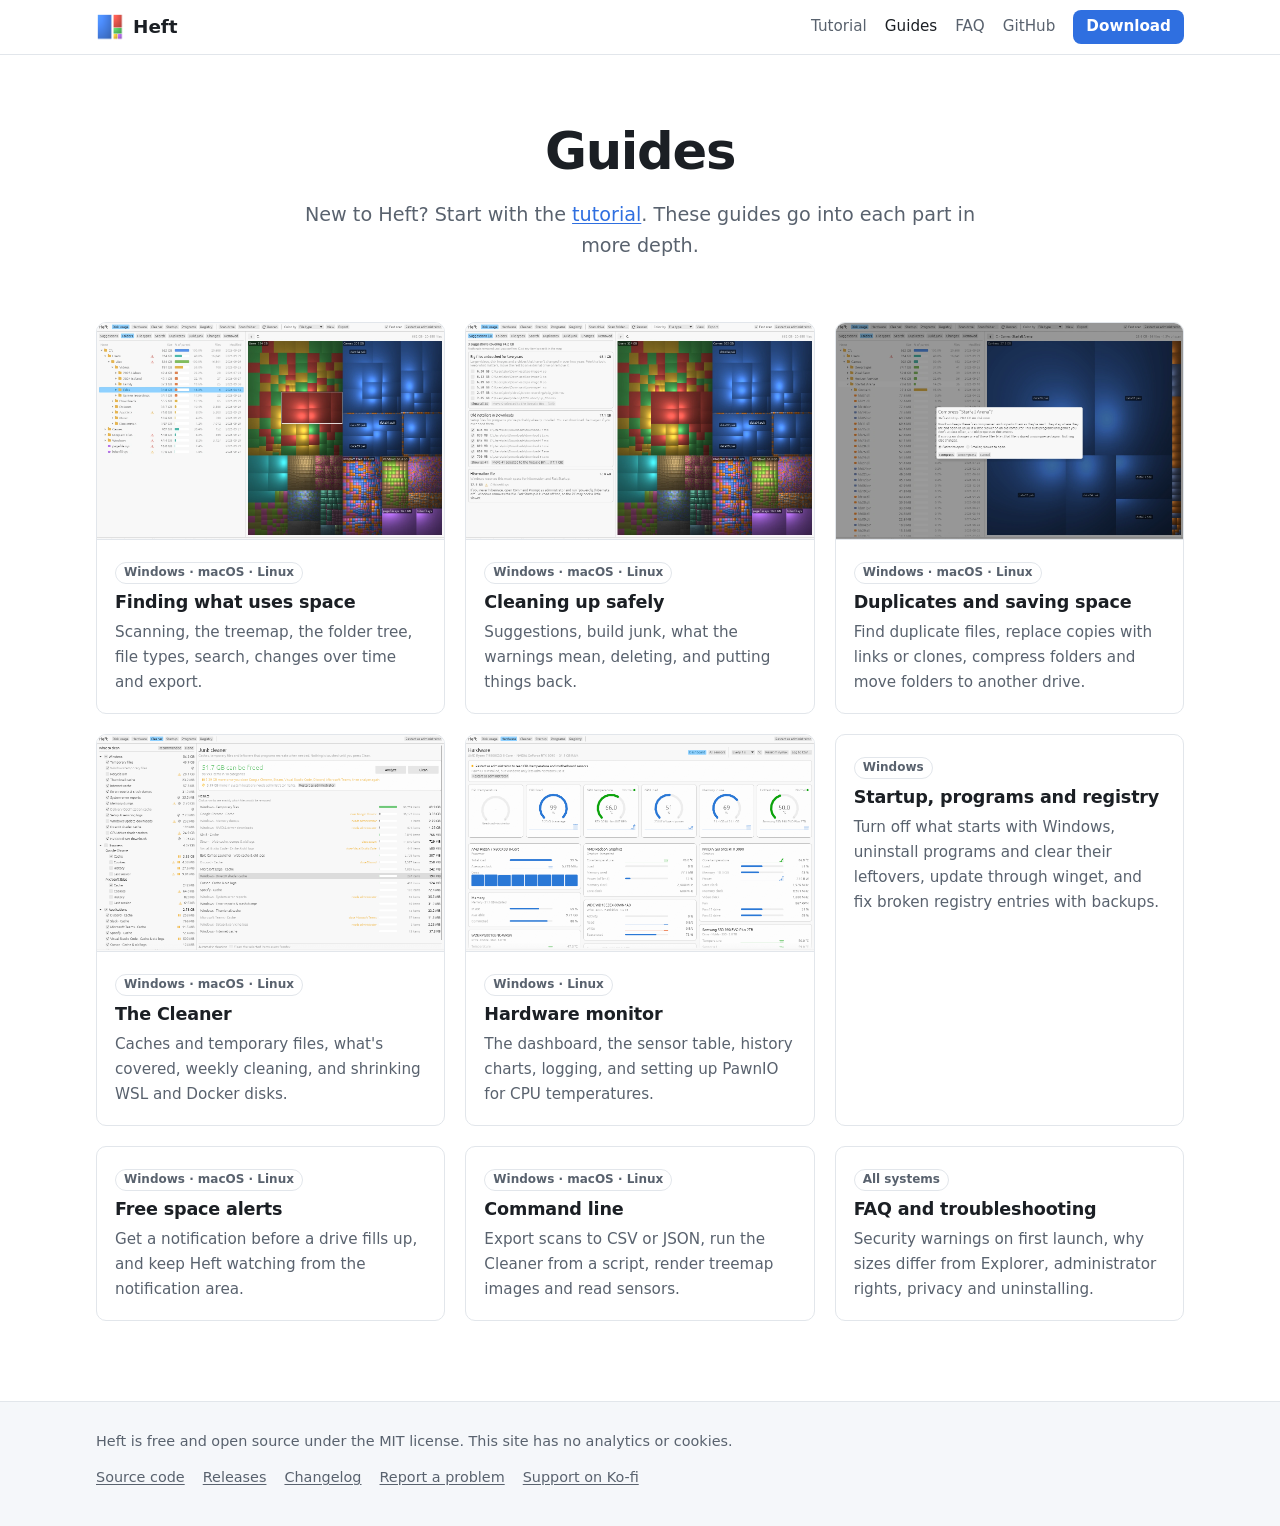
==== site/guides/index.html @ 001a7acc "Add the website with a tutorial and guides, and new screenshots site/ is a plain HTML and CSS site f" ====
<!doctype html>
<html lang="en">
<head>
  <meta charset="utf-8">
  <meta name="viewport" content="width=device-width, initial-scale=1">
  <title>Guides · Heft</title>
  <meta name="description" content="Guides for every part of Heft: the disk map, cleanup suggestions, duplicates, the Cleaner, the hardware monitor, Windows tools, alerts and the command line.">
  <meta name="color-scheme" content="light dark">
  <link rel="icon" href="../images/favicon-32.png" type="image/png">
  <link rel="stylesheet" href="../assets/style.css">
</head>
<body>
<a class="skip" href="#main">Skip to content</a>
<header class="site-header">
  <div class="header-inner">
    <a class="brand" href="../index.html"><img src="../images/icon-64.png" alt="" width="28" height="28">Heft</a>
    <nav class="site-nav" aria-label="Main">
      <a href="../tutorial.html">Tutorial</a>
      <a href="index.html" aria-current="page">Guides</a>
      <a href="../faq.html">FAQ</a>
      <a href="https://github.com/gjnail/heft">GitHub</a>
      <a class="btn btn-primary btn-small" href="https://github.com/gjnail/heft/releases/latest">Download</a>
    </nav>
  </div>
</header>

<main id="main">
  <section class="hero" style="padding-bottom:0">
    <h1>Guides</h1>
    <p class="lede">New to Heft? Start with the <a href="../tutorial.html">tutorial</a>. These guides go into each part in more depth.</p>
  </section>
  <section class="section" style="padding-top:32px">
    <div class="cards">
      <a class="card" href="disk-usage.html">
        <img src="../images/overview.webp" alt="" loading="lazy" width="1360" height="860">
        <div class="card-body">
          <span class="tag">Windows · macOS · Linux</span>
          <h3>Finding what uses space</h3>
          <p>Scanning, the treemap, the folder tree, file types, search, changes over time and export.</p>
        </div>
      </a>
      <a class="card" href="cleaning-up.html">
        <img src="../images/suggestions.webp" alt="" loading="lazy" width="1360" height="860">
        <div class="card-body">
          <span class="tag">Windows · macOS · Linux</span>
          <h3>Cleaning up safely</h3>
          <p>Suggestions, build junk, what the warnings mean, deleting, and putting things back.</p>
        </div>
      </a>
      <a class="card" href="duplicates.html">
        <img src="../images/compress.webp" alt="" loading="lazy" width="1360" height="860">
        <div class="card-body">
          <span class="tag">Windows · macOS · Linux</span>
          <h3>Duplicates and saving space</h3>
          <p>Find duplicate files, replace copies with links or clones, compress folders and move folders to another drive.</p>
        </div>
      </a>
      <a class="card" href="cleaner.html">
        <img src="../images/cleaner.webp" alt="" loading="lazy" width="1360" height="860">
        <div class="card-body">
          <span class="tag">Windows · macOS · Linux</span>
          <h3>The Cleaner</h3>
          <p>Caches and temporary files, what's covered, weekly cleaning, and shrinking WSL and Docker disks.</p>
        </div>
      </a>
      <a class="card" href="hardware.html">
        <img src="../images/hardware.webp" alt="" loading="lazy" width="1360" height="860">
        <div class="card-body">
          <span class="tag">Windows · Linux</span>
          <h3>Hardware monitor</h3>
          <p>The dashboard, the sensor table, history charts, logging, and setting up PawnIO for CPU temperatures.</p>
        </div>
      </a>
      <a class="card" href="windows-tools.html">
        <div class="card-body">
          <span class="tag">Windows</span>
          <h3>Startup, programs and registry</h3>
          <p>Turn off what starts with Windows, uninstall programs and clear their leftovers, update through winget, and fix broken registry entries with backups.</p>
        </div>
      </a>
      <a class="card" href="alerts.html">
        <div class="card-body">
          <span class="tag">Windows · macOS · Linux</span>
          <h3>Free space alerts</h3>
          <p>Get a notification before a drive fills up, and keep Heft watching from the notification area.</p>
        </div>
      </a>
      <a class="card" href="command-line.html">
        <div class="card-body">
          <span class="tag">Windows · macOS · Linux</span>
          <h3>Command line</h3>
          <p>Export scans to CSV or JSON, run the Cleaner from a script, render treemap images and read sensors.</p>
        </div>
      </a>
      <a class="card" href="../faq.html">
        <div class="card-body">
          <span class="tag">All systems</span>
          <h3>FAQ and troubleshooting</h3>
          <p>Security warnings on first launch, why sizes differ from Explorer, administrator rights, privacy and uninstalling.</p>
        </div>
      </a>
    </div>
  </section>
</main>

<footer class="site-footer">
  <div class="footer-inner">
    <span>Heft is free and open source under the MIT license. This site has no analytics or cookies.</span>
    <nav aria-label="Footer">
      <a href="https://github.com/gjnail/heft">Source code</a>
      <a href="https://github.com/gjnail/heft/releases">Releases</a>
      <a href="https://github.com/gjnail/heft/blob/main/CHANGELOG.md">Changelog</a>
      <a href="https://github.com/gjnail/heft/issues">Report a problem</a>
      <a href="https://ko-fi.com/gnail">Support on Ko-fi</a>
    </nav>
  </div>
</footer>
</body>
</html>
---- site/assets/style.css ----
/* Heft website. No external fonts, scripts or trackers. */

:root {
  --bg: #ffffff;
  --bg-soft: #f5f7fa;
  --bg-card: #ffffff;
  --text: #1b1f24;
  --muted: #59626e;
  --border: #e2e6eb;
  --accent: #2f6fe0;
  --accent-hover: #245bc0;
  --accent-ink: #ffffff;
  --code-bg: #f1f3f6;
  --note-bg: #edf3ff;
  --note-border: #9dbcf5;
  --warn-bg: #fff7e8;
  --warn-border: #e8b04a;
  --shadow: 0 1px 2px rgba(16, 24, 40, 0.06), 0 8px 24px rgba(16, 24, 40, 0.08);
  --blue: #4a8af0;
  --red: #e5534b;
  --green: #4cc46a;
  --yellow: #f2c230;
  --purple: #b067e8;
  --radius: 10px;
  --max: 1120px;
  --prose: 760px;
  color-scheme: light;
}

@media (prefers-color-scheme: dark) {
  :root {
    --bg: #0f1216;
    --bg-soft: #151a20;
    --bg-card: #171c23;
    --text: #e5e8ec;
    --muted: #a1a9b4;
    --border: #28303a;
    --accent: #6c9ef8;
    --accent-hover: #8db4ff;
    --accent-ink: #0b1220;
    --code-bg: #1c222a;
    --note-bg: #142035;
    --note-border: #35568f;
    --warn-bg: #2a2111;
    --warn-border: #8a6720;
    --shadow: 0 1px 2px rgba(0, 0, 0, 0.3), 0 8px 24px rgba(0, 0, 0, 0.35);
    color-scheme: dark;
  }
}

*,
*::before,
*::after {
  box-sizing: border-box;
}

html {
  -webkit-text-size-adjust: 100%;
  scroll-padding-top: 80px;
}

body {
  margin: 0;
  background: var(--bg);
  color: var(--text);
  font-family: system-ui, -apple-system, "Segoe UI", Roboto, Ubuntu, "Helvetica Neue", Arial, sans-serif;
  font-size: 17px;
  line-height: 1.65;
}

a {
  color: var(--accent);
  text-underline-offset: 2px;
}
a:hover {
  color: var(--accent-hover);
}

img {
  max-width: 100%;
  height: auto;
}

h1,
h2,
h3,
h4 {
  line-height: 1.25;
  margin: 1.8em 0 0.5em;
  letter-spacing: -0.01em;
}
h1 {
  font-size: 2.2rem;
  margin-top: 0;
}
h2 {
  font-size: 1.55rem;
}
h3 {
  font-size: 1.2rem;
}
h2 .anchor,
h3 .anchor {
  visibility: hidden;
  text-decoration: none;
  margin-left: 0.3em;
  color: var(--muted);
}
h2:hover .anchor,
h3:hover .anchor {
  visibility: visible;
}

p,
ul,
ol {
  margin: 0 0 1em;
}
li {
  margin: 0.25em 0;
}

code,
kbd,
pre {
  font-family: ui-monospace, "Cascadia Code", "SF Mono", Menlo, Consolas, monospace;
  font-size: 0.88em;
}
code {
  background: var(--code-bg);
  padding: 0.1em 0.35em;
  border-radius: 4px;
  overflow-wrap: anywhere;
}
pre {
  background: var(--code-bg);
  padding: 14px 16px;
  border-radius: 8px;
  overflow-x: auto;
  line-height: 1.5;
  position: relative;
}
pre code {
  background: none;
  padding: 0;
}
kbd {
  display: inline-block;
  padding: 0.05em 0.45em;
  border: 1px solid var(--border);
  border-bottom-width: 2px;
  border-radius: 5px;
  background: var(--bg-soft);
  font-size: 0.82em;
}

table {
  width: 100%;
  border-collapse: collapse;
  margin: 0 0 1.2em;
  font-size: 0.95em;
}
th,
td {
  text-align: left;
  padding: 8px 10px;
  border-bottom: 1px solid var(--border);
  vertical-align: top;
}
th {
  font-weight: 600;
  color: var(--muted);
}
.table-wrap {
  overflow-x: auto;
}

.skip {
  position: absolute;
  left: -9999px;
}
.skip:focus {
  left: 16px;
  top: 12px;
  z-index: 100;
  background: var(--bg);
  padding: 6px 10px;
  border-radius: 6px;
}

/* Header */

.site-header {
  position: sticky;
  top: 0;
  z-index: 10;
  background: color-mix(in srgb, var(--bg) 88%, transparent);
  backdrop-filter: saturate(180%) blur(10px);
  -webkit-backdrop-filter: saturate(180%) blur(10px);
  border-bottom: 1px solid var(--border);
}
.header-inner {
  max-width: var(--max);
  margin: 0 auto;
  padding: 10px 16px;
  display: flex;
  align-items: center;
  gap: 18px;
  flex-wrap: wrap;
}
.brand {
  display: flex;
  align-items: center;
  gap: 9px;
  font-weight: 700;
  font-size: 1.15rem;
  color: var(--text);
  text-decoration: none;
  margin-right: auto;
}
.brand:hover {
  color: var(--text);
}
.brand img {
  width: 28px;
  height: 28px;
}
.site-nav {
  display: flex;
  align-items: center;
  gap: 4px 18px;
  flex-wrap: wrap;
}
.site-nav a {
  color: var(--muted);
  text-decoration: none;
  font-size: 0.95rem;
}
.site-nav a:hover,
.site-nav a[aria-current="page"] {
  color: var(--text);
}
.site-nav a.btn-primary,
.site-nav a.btn-primary:hover {
  color: var(--accent-ink);
}

/* Buttons */

.btn {
  display: inline-flex;
  align-items: center;
  gap: 8px;
  padding: 10px 18px;
  border-radius: 8px;
  font-weight: 600;
  font-size: 0.98rem;
  text-decoration: none;
  border: 1px solid transparent;
  line-height: 1.3;
}
.btn-primary {
  background: var(--accent);
  color: var(--accent-ink);
}
.btn-primary:hover {
  background: var(--accent-hover);
  color: var(--accent-ink);
}
.btn-secondary {
  border-color: var(--border);
  color: var(--text);
  background: var(--bg-card);
}
.btn-secondary:hover {
  color: var(--text);
  border-color: var(--muted);
}
.btn-small {
  padding: 6px 12px;
  font-size: 0.9rem;
}

/* Landing page */

.hero {
  max-width: var(--max);
  margin: 0 auto;
  padding: 64px 16px 24px;
  text-align: center;
}
.hero h1 {
  font-size: clamp(2rem, 5vw, 3.2rem);
  letter-spacing: -0.025em;
  max-width: 820px;
  margin: 0 auto 16px;
}
.hero .lede {
  font-size: 1.2rem;
  color: var(--muted);
  max-width: 700px;
  margin: 0 auto 28px;
}
.hero-actions {
  display: flex;
  gap: 12px;
  justify-content: center;
  flex-wrap: wrap;
  margin-bottom: 14px;
}
.hero-meta {
  color: var(--muted);
  font-size: 0.9rem;
}
.blocks {
  display: inline-grid;
  grid-template-columns: 34px 16px 16px;
  grid-template-rows: 20px 12px 12px;
  gap: 3px;
  margin-bottom: 22px;
}
.blocks span {
  border-radius: 3px;
}
.blocks .b1 {
  grid-row: 1 / 4;
  background: var(--blue);
}
.blocks .b2 {
  grid-column: 2 / 4;
  background: var(--red);
}
.blocks .b3 {
  grid-column: 2 / 4;
  background: var(--green);
}
.blocks .b4 {
  background: var(--yellow);
}
.blocks .b5 {
  background: var(--purple);
}

.shot {
  margin: 0;
}
.shot img {
  display: block;
  width: 100%;
  border-radius: var(--radius);
  border: 1px solid var(--border);
  box-shadow: var(--shadow);
  background: #fff;
}
.shot figcaption {
  color: var(--muted);
  font-size: 0.9rem;
  margin-top: 10px;
  text-align: center;
}
.hero-shot {
  max-width: var(--max);
  margin: 24px auto 0;
  padding: 0 16px;
}

.section {
  max-width: var(--max);
  margin: 0 auto;
  padding: 72px 16px 0;
}
.section > h2 {
  text-align: center;
  font-size: clamp(1.6rem, 3.5vw, 2.1rem);
  margin: 0 0 8px;
}
.section > .sub {
  text-align: center;
  color: var(--muted);
  max-width: 660px;
  margin: 0 auto 36px;
}

.cards {
  display: grid;
  grid-template-columns: repeat(auto-fill, minmax(300px, 1fr));
  gap: 20px;
}
.card {
  display: flex;
  flex-direction: column;
  background: var(--bg-card);
  border: 1px solid var(--border);
  border-radius: var(--radius);
  overflow: hidden;
  color: var(--text);
  text-decoration: none;
  transition: border-color 0.15s, transform 0.15s;
}
.card:hover {
  color: var(--text);
  border-color: var(--accent);
  transform: translateY(-2px);
}
.card img {
  display: block;
  width: 100%;
  aspect-ratio: 16 / 10;
  object-fit: cover;
  object-position: top left;
  border-bottom: 1px solid var(--border);
  background: #fff;
}
.card .card-body {
  padding: 16px 18px 18px;
}
.card h3 {
  margin: 0 0 6px;
  font-size: 1.1rem;
}
.card p {
  margin: 0;
  color: var(--muted);
  font-size: 0.95rem;
}
.card .tag {
  display: inline-block;
  font-size: 0.75rem;
  font-weight: 600;
  color: var(--muted);
  border: 1px solid var(--border);
  border-radius: 99px;
  padding: 0 8px;
  margin-bottom: 8px;
}

.split {
  display: grid;
  grid-template-columns: 1fr 1.25fr;
  gap: 40px;
  align-items: center;
}
.split.reverse > :first-child {
  order: 2;
}
.split h2 {
  margin-top: 0;
}
@media (max-width: 860px) {
  .split {
    grid-template-columns: 1fr;
    gap: 20px;
  }
  .split.reverse > :first-child {
    order: 0;
  }
}

.checks {
  list-style: none;
  padding: 0;
}
.checks li {
  position: relative;
  padding-left: 28px;
  margin: 0.55em 0;
}
.checks li::before {
  content: "";
  position: absolute;
  left: 2px;
  top: 0.45em;
  width: 12px;
  height: 7px;
  border-left: 2.5px solid var(--green);
  border-bottom: 2.5px solid var(--green);
  transform: rotate(-45deg);
}

.stats {
  display: grid;
  grid-template-columns: repeat(auto-fit, minmax(200px, 1fr));
  gap: 16px;
}
.stat {
  background: var(--bg-soft);
  border: 1px solid var(--border);
  border-radius: var(--radius);
  padding: 18px 20px;
}
.stat .num {
  font-size: 1.9rem;
  font-weight: 700;
  letter-spacing: -0.02em;
}
.stat p {
  margin: 4px 0 0;
  color: var(--muted);
  font-size: 0.93rem;
}

.cta {
  text-align: center;
  background: var(--bg-soft);
  border: 1px solid var(--border);
  border-radius: 14px;
  padding: 40px 20px;
}
.cta h2 {
  margin-top: 0;
}

/* Docs layout */

.docs {
  max-width: var(--max);
  margin: 0 auto;
  padding: 36px 16px 0;
  display: grid;
  grid-template-columns: 220px minmax(0, 1fr);
  gap: 48px;
}
.sidebar {
  position: sticky;
  top: 76px;
  align-self: start;
  font-size: 0.94rem;
}
.sidebar h2 {
  font-size: 0.78rem;
  text-transform: uppercase;
  letter-spacing: 0.06em;
  color: var(--muted);
  margin: 0 0 8px;
}
.sidebar h2:not(:first-child) {
  margin-top: 22px;
}
.sidebar ul {
  list-style: none;
  padding: 0;
  margin: 0;
}
.sidebar li {
  margin: 0;
}
.sidebar a {
  display: block;
  padding: 5px 10px;
  border-radius: 6px;
  color: var(--text);
  text-decoration: none;
}
.sidebar a:hover {
  background: var(--bg-soft);
}
.sidebar a[aria-current="page"] {
  background: var(--note-bg);
  color: var(--accent);
  font-weight: 600;
}
.prose {
  max-width: var(--prose);
  min-width: 0;
}
.prose .lede {
  font-size: 1.15rem;
  color: var(--muted);
}
.prose figure.shot {
  margin: 1.4em 0 1.8em;
}
.prose figure.shot figcaption {
  text-align: left;
}
.prose h2 {
  padding-top: 0.6em;
  border-top: 1px solid var(--border);
}
.breadcrumb {
  font-size: 0.9rem;
  color: var(--muted);
  margin-bottom: 10px;
}
.breadcrumb a {
  color: var(--muted);
}
.platforms {
  display: inline-block;
  font-size: 0.85rem;
  color: var(--muted);
  border: 1px solid var(--border);
  border-radius: 99px;
  padding: 1px 10px;
  margin-bottom: 12px;
}
.toc {
  background: var(--bg-soft);
  border: 1px solid var(--border);
  border-radius: var(--radius);
  padding: 14px 18px;
  margin: 0 0 1.6em;
  font-size: 0.95rem;
}
.toc strong {
  display: block;
  margin-bottom: 4px;
}
.toc ol,
.toc ul {
  margin: 0;
  padding-left: 20px;
}
@media (max-width: 860px) {
  .docs {
    grid-template-columns: 1fr;
    gap: 16px;
    padding-top: 20px;
  }
  .sidebar {
    position: static;
    border: 1px solid var(--border);
    border-radius: var(--radius);
    padding: 12px;
  }
  .sidebar ul {
    display: flex;
    flex-wrap: wrap;
    gap: 2px 4px;
  }
}

.note,
.warn {
  border-left: 4px solid var(--note-border);
  background: var(--note-bg);
  padding: 12px 16px;
  border-radius: 0 8px 8px 0;
  margin: 0 0 1.2em;
}
.warn {
  border-left-color: var(--warn-border);
  background: var(--warn-bg);
}
.note p:last-child,
.warn p:last-child {
  margin-bottom: 0;
}

.steps {
  counter-reset: step;
  list-style: none;
  padding: 0;
}
.steps > li {
  counter-increment: step;
  position: relative;
  padding-left: 44px;
  margin: 0 0 1.1em;
}
.steps > li::before {
  content: counter(step);
  position: absolute;
  left: 0;
  top: 0;
  width: 30px;
  height: 30px;
  border-radius: 50%;
  background: var(--accent);
  color: var(--accent-ink);
  font-weight: 700;
  font-size: 0.9rem;
  display: flex;
  align-items: center;
  justify-content: center;
}
h2.step-title {
  display: flex;
  align-items: center;
  gap: 12px;
}
h2.step-title .n {
  flex: none;
  width: 34px;
  height: 34px;
  border-radius: 50%;
  background: var(--accent);
  color: var(--accent-ink);
  font-size: 1rem;
  display: inline-flex;
  align-items: center;
  justify-content: center;
}

.pager {
  display: flex;
  justify-content: space-between;
  gap: 16px;
  margin: 48px 0 0;
  padding-top: 20px;
  border-top: 1px solid var(--border);
}
.pager a {
  display: block;
  flex: 1;
  border: 1px solid var(--border);
  border-radius: var(--radius);
  padding: 12px 16px;
  text-decoration: none;
  color: var(--text);
}
.pager a:hover {
  border-color: var(--accent);
}
.pager small {
  display: block;
  color: var(--muted);
}
.pager .next {
  text-align: right;
}

.faq details {
  border: 1px solid var(--border);
  border-radius: var(--radius);
  padding: 0 16px;
  margin: 0 0 10px;
  background: var(--bg-card);
}
.faq summary {
  cursor: pointer;
  font-weight: 600;
  padding: 12px 0;
}
.faq details[open] summary {
  border-bottom: 1px solid var(--border);
  margin-bottom: 12px;
}

.copy {
  position: absolute;
  top: 8px;
  right: 8px;
  font: inherit;
  font-size: 0.75rem;
  padding: 2px 8px;
  border-radius: 5px;
  border: 1px solid var(--border);
  background: var(--bg-card);
  color: var(--muted);
  cursor: pointer;
}
.copy:hover {
  color: var(--text);
}

/* Footer */

.site-footer {
  margin-top: 80px;
  border-top: 1px solid var(--border);
  background: var(--bg-soft);
}
.footer-inner {
  max-width: var(--max);
  margin: 0 auto;
  padding: 28px 16px 36px;
  display: flex;
  flex-wrap: wrap;
  gap: 12px 28px;
  justify-content: space-between;
  color: var(--muted);
  font-size: 0.9rem;
}
.footer-inner nav {
  display: flex;
  flex-wrap: wrap;
  gap: 6px 18px;
}
.footer-inner a {
  color: var(--muted);
}
.footer-inner a:hover {
  color: var(--text);
}
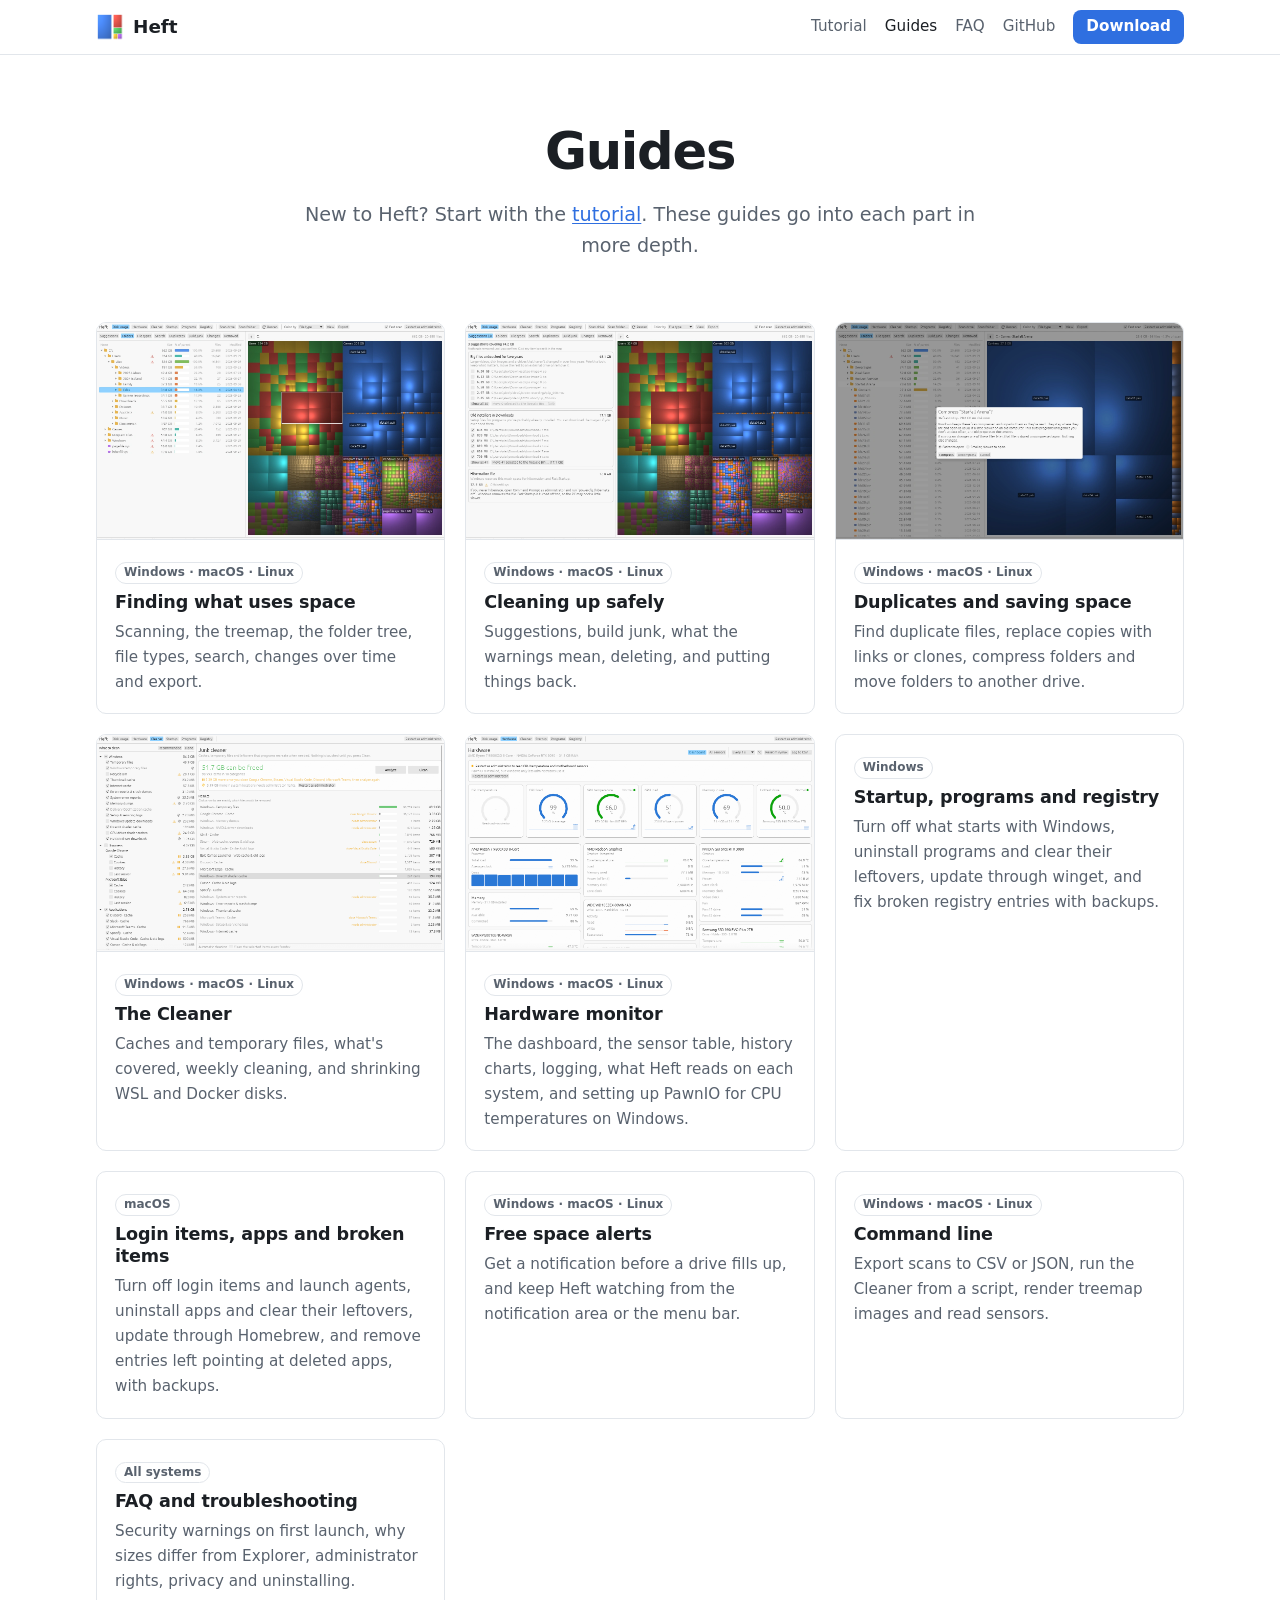
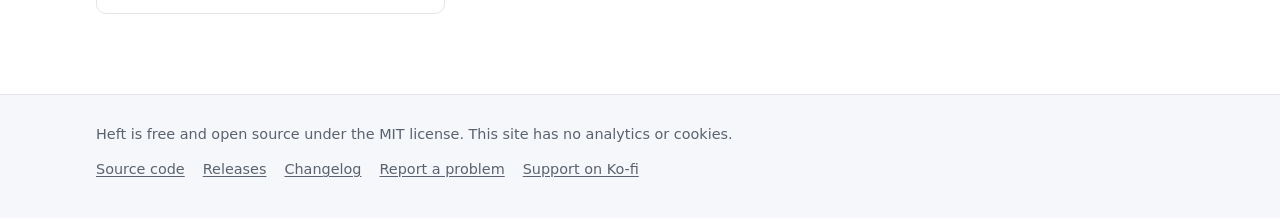
==== commit 33c49ee4: "Bring the Mac version up to Windows, plus signing, iCloud and native menus Mac counterparts of every" ====
--- a/site/guides/index.html
+++ b/site/guides/index.html
@@ -4,7 +4,7 @@
   <meta charset="utf-8">
   <meta name="viewport" content="width=device-width, initial-scale=1">
   <title>Guides · Heft</title>
-  <meta name="description" content="Guides for every part of Heft: the disk map, cleanup suggestions, duplicates, the Cleaner, the hardware monitor, Windows tools, alerts and the command line.">
+  <meta name="description" content="Guides for every part of Heft: the disk map, cleanup suggestions, duplicates, the Cleaner, the hardware monitor, Windows and Mac tools, alerts and the command line.">
   <meta name="color-scheme" content="light dark">
   <link rel="icon" href="../images/favicon-32.png" type="image/png">
   <link rel="stylesheet" href="../assets/style.css">
@@ -66,9 +66,9 @@
       <a class="card" href="hardware.html">
         <img src="../images/hardware.webp" alt="" loading="lazy" width="1360" height="860">
         <div class="card-body">
-          <span class="tag">Windows · Linux</span>
+          <span class="tag">Windows · macOS · Linux</span>
           <h3>Hardware monitor</h3>
-          <p>The dashboard, the sensor table, history charts, logging, and setting up PawnIO for CPU temperatures.</p>
+          <p>The dashboard, the sensor table, history charts, logging, what Heft reads on each system, and setting up PawnIO for CPU temperatures on Windows.</p>
         </div>
       </a>
       <a class="card" href="windows-tools.html">
@@ -78,11 +78,18 @@
           <p>Turn off what starts with Windows, uninstall programs and clear their leftovers, update through winget, and fix broken registry entries with backups.</p>
         </div>
       </a>
+      <a class="card" href="mac-tools.html">
+        <div class="card-body">
+          <span class="tag">macOS</span>
+          <h3>Login items, apps and broken items</h3>
+          <p>Turn off login items and launch agents, uninstall apps and clear their leftovers, update through Homebrew, and remove entries left pointing at deleted apps, with backups.</p>
+        </div>
+      </a>
       <a class="card" href="alerts.html">
         <div class="card-body">
           <span class="tag">Windows · macOS · Linux</span>
           <h3>Free space alerts</h3>
-          <p>Get a notification before a drive fills up, and keep Heft watching from the notification area.</p>
+          <p>Get a notification before a drive fills up, and keep Heft watching from the notification area or the menu bar.</p>
         </div>
       </a>
       <a class="card" href="command-line.html">
